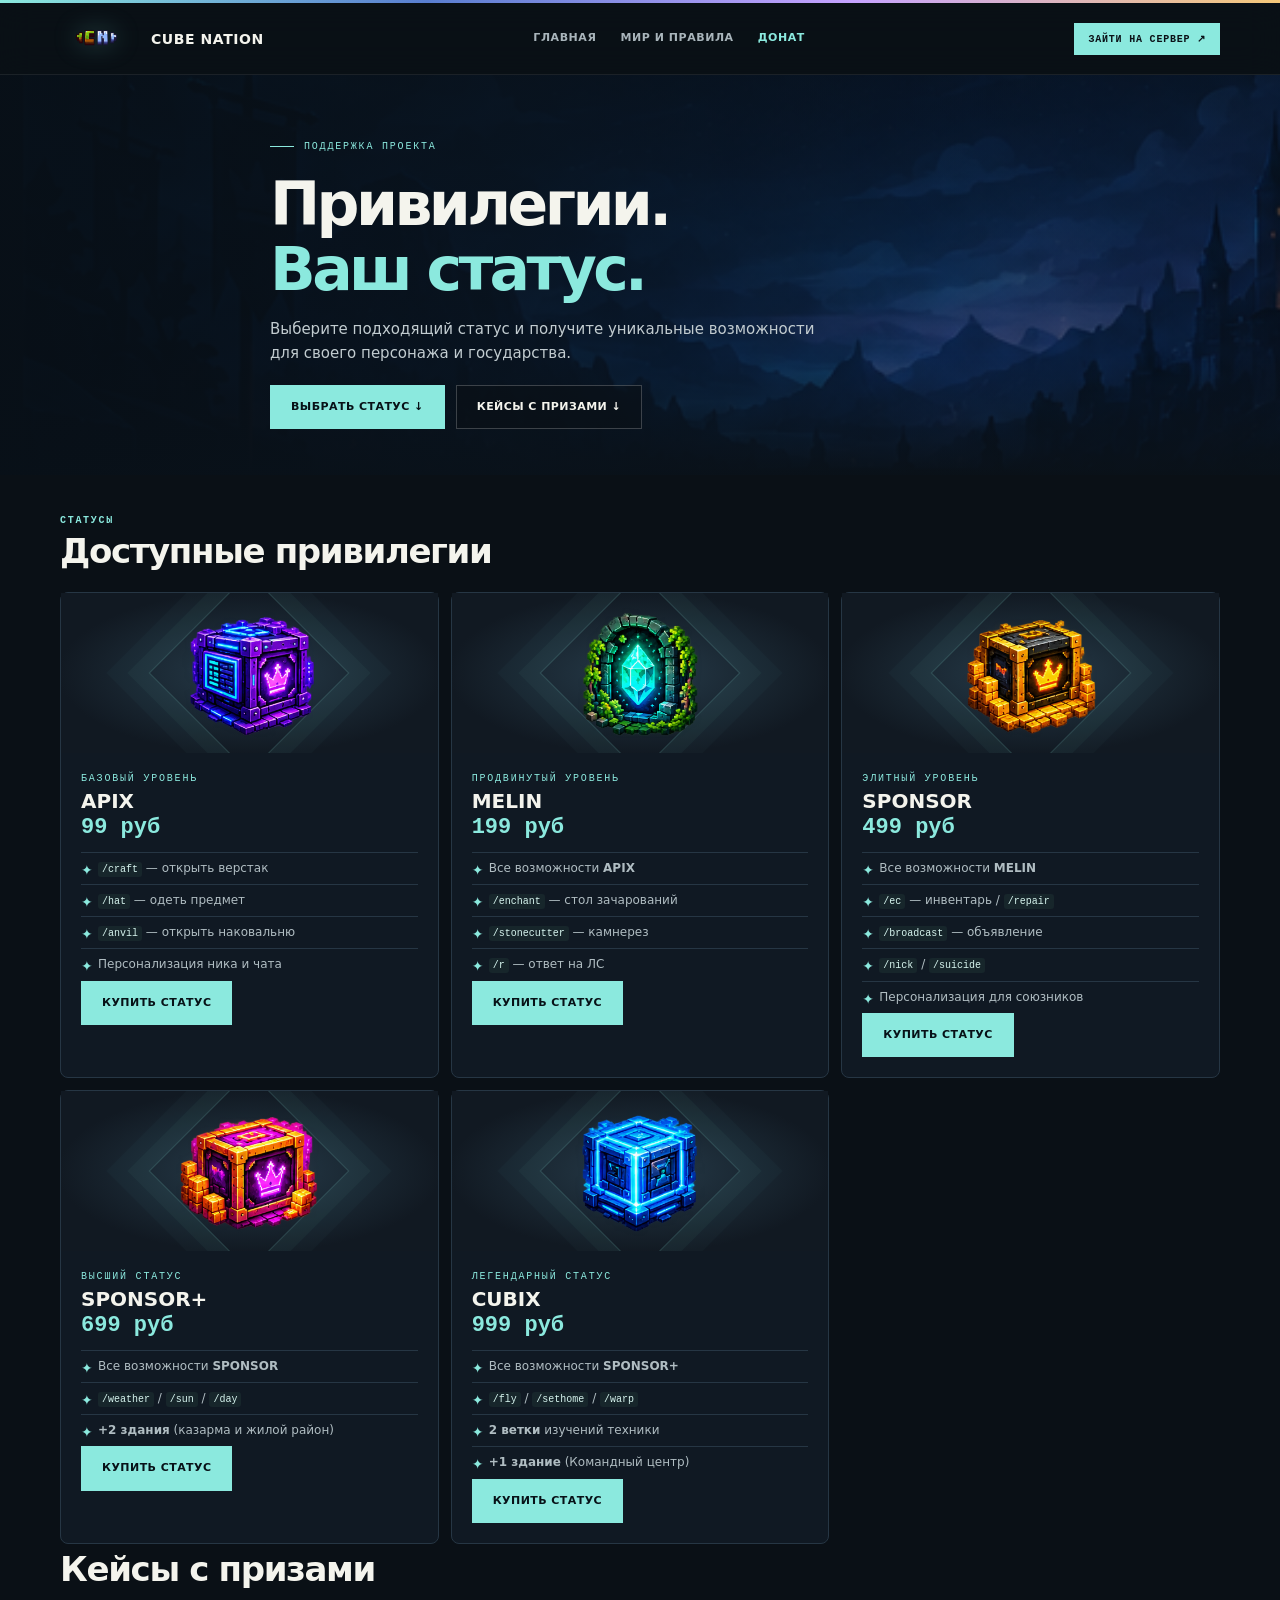
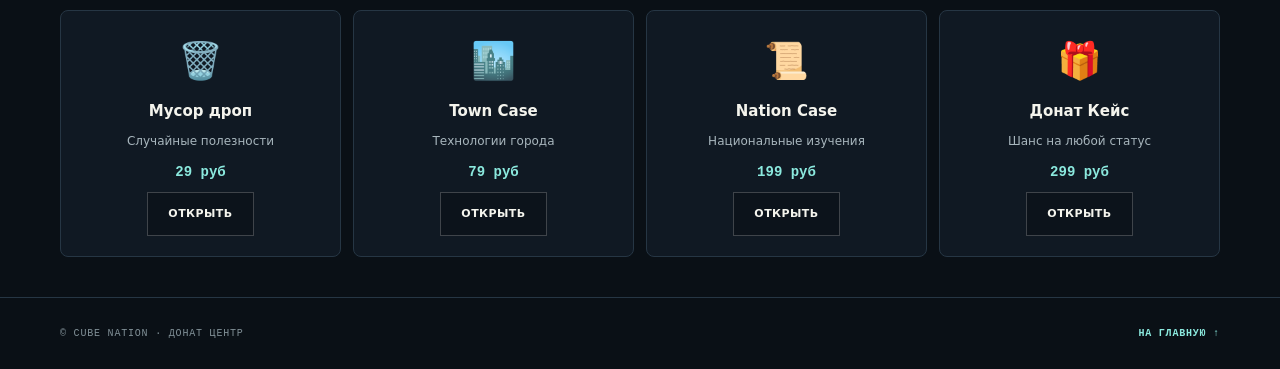
==== donate.html @ 907c22b5 "Add files via upload" ====
<!DOCTYPE html>
<html lang="ru">
<head>
    <meta charset="UTF-8">
    <meta name="viewport" content="width=device-width, initial-scale=1.0">
    <title>Донат — Cube Nation</title>
    <link rel="stylesheet" href="site.css">
</head>
<body class="donate-page">
    <div class="topline"></div>
    <header class="header">
        <div class="wrap nav">
            <a class="brand" href="index.html">
                <img class="brand-mark" src="assets/logo_gold.png" alt="">
                <span>CUBE NATION</span>
            </a>
            <nav class="navlinks">
                <a href="index.html">Главная</a>
                <a href="world.html">Мир и правила</a>
                <a class="current" href="donate.html">Донат</a>
            </nav>
            <a class="nav-cta" href="#">Зайти на сервер ↗</a>
        </div>
    </header>

    <section class="hero">
        <div class="hero-bg">
            <img src="assets/05_Background.png" alt="Background">
        </div>
        <div class="wrap hero-content">
            <div class="eyebrow">Поддержка проекта</div>
            <h1>Привилегии.<br><em>Ваш статус.</em></h1>
            <p>Выберите подходящий статус и получите уникальные возможности для своего персонажа и государства.</p>
            <div class="actions">
                <a class="btn primary" href="#tiers">Выбрать статус ↓</a>
                <a class="btn" href="#cases">Кейсы с призами ↓</a>
            </div>
        </div>
    </section>

    <section class="section" id="tiers">
        <div class="wrap">
            <div class="section-head">
                <div>
                    <div class="section-kicker">Статусы</div>
                    <h2>Доступные привилегии</h2>
                </div>
            </div>

            <div class="tiers">
                <div class="tier">
                    <div class="don-art">
                        <div class="don-index"></div>
                        <img src="assets/top_apix.png" alt="APIX">
                        <div class="don-art-title"></div>
                    </div>
                    <div class="don-info">
                        <div class="overline">Базовый уровень</div>
                        <h3>APIX</h3>
                        <div class="price">99 руб</div>
                        <ul>
                            <li><code>/craft</code> — открыть верстак</li>
                            <li><code>/hat</code> — одеть предмет</li>
                            <li><code>/anvil</code> — открыть наковальню</li>
                            <li>Персонализация ника и чата</li>
                        </ul>
                                <a class="btn primary pay-trigger" href="https://donatepay.ru/don/1540397" target="_blank" rel="noopener noreferrer">Купить статус</a>
                    </div>
                </div>

                <div class="tier">
                    <div class="don-art">
                        <div class="don-index"></div>
                        <img src="assets/top_melin.png" alt="MELIN">
                        <div class="don-art-title"></div>
                    </div>
                    <div class="don-info">
                        <div class="overline">Продвинутый уровень</div>
                        <h3>MELIN</h3>
                        <div class="price">199 руб</div>
                        <ul>
                            <li>Все возможности <b>APIX</b></li>
                            <li><code>/enchant</code> — стол зачарований</li>
                            <li><code>/stonecutter</code> — камнерез</li>
                            <li><code>/r</code> — ответ на ЛС</li>
                        </ul>
                                <a class="btn primary pay-trigger" href="https://donatepay.ru/don/1540397" target="_blank" rel="noopener noreferrer">Купить статус</a>
                    </div>
                </div>

                <div class="tier">
                    <div class="don-art">
                        <div class="don-index"></div>
                        <img src="assets/top_sponsor.png" alt="SPONSOR">
                        <div class="don-art-title"></div>
                    </div>
                    <div class="don-info">
                        <div class="overline">Элитный уровень</div>
                        <h3>SPONSOR</h3>
                        <div class="price">499 руб</div>
                        <ul>
                            <li>Все возможности <b>MELIN</b></li>
                            <li><code>/ec</code> — инвентарь / <code>/repair</code></li>
                            <li><code>/broadcast</code> — объявление</li>
                            <li><code>/nick</code> / <code>/suicide</code></li>
                            <li>Персонализация для союзников</li>
                        </ul>
                                <a class="btn primary pay-trigger" href="https://donatepay.ru/don/1540397" target="_blank" rel="noopener noreferrer">Купить статус</a>
                    </div>
                </div>

                <div class="tier">
                    <div class="don-art">
                        <div class="don-index"></div>
                        <img src="assets/top_sponsor_plus.png" alt="SPONSOR+">
                        <div class="don-art-title"></div>
                    </div>
                    <div class="don-info">
                        <div class="overline">Высший статус</div>
                        <h3>SPONSOR+</h3>
                        <div class="price">699 руб</div>
                        <ul>
                            <li>Все возможности <b>SPONSOR</b></li>
                            <li><code>/weather</code> / <code>/sun</code> / <code>/day</code></li>
                            <li><b>+2 здания</b> (казарма и жилой район)</li>
                        </ul>
                                <a class="btn primary pay-trigger" href="https://donatepay.ru/don/1540397" target="_blank" rel="noopener noreferrer">Купить статус</a>
                    </div>
                </div>

                <div class="tier">
                    <div class="don-art">
                        <div class="don-index"></div>
                        <img src="assets/top_cubix.png" alt="CUBIX">
                        <div class="don-art-title"></div>
                    </div>
                    <div class="don-info">
                        <div class="overline">Легендарный статус</div>
                        <h3>CUBIX</h3>
                        <div class="price">999 руб</div>
                        <ul>
                            <li>Все возможности <b>SPONSOR+</b></li>
                            <li><code>/fly</code> / <code>/sethome</code> / <code>/warp</code></li>
                            <li><b>2 ветки</b> изучений техники</li>
                            <li><b>+1 здание</b> (Командный центр)</li>
                        </ul>
                                <a class="btn primary pay-trigger" href="https://donatepay.ru/don/1540397" target="_blank" rel="noopener noreferrer">Купить статус</a>
                    </div>
                </div>
            </div>
        </div>

        <div class="wrap">
            <div class="section-head">
                <div id="cases">
                    <h2>Кейсы с призами</h2>
                </div>
            </div>
            <div class="case-grid">
                <div class="case-card">
                    <div class="emoji">🗑️</div>
                    <h3>Мусор дроп</h3>
                    <p>Случайные полезности</p>
                    <div class="case-price">29 руб</div>
                    <a class="btn pay-trigger" href="https://donatepay.ru/don/1540397" target="_blank" rel="noopener noreferrer">Открыть</a>
                </div>
                <div class="case-card">
                    <div class="emoji">🏙️</div>
                    <h3>Town Case</h3>
                    <p>Технологии города</p>
                    <div class="case-price">79 руб</div>
                    <a class="btn pay-trigger" href="https://donatepay.ru/don/1540397" target="_blank" rel="noopener noreferrer">Открыть</a>
                </div>
                <div class="case-card">
                    <div class="emoji">📜</div>
                    <h3>Nation Case</h3>
                    <p>Национальные изучения</p>
                    <div class="case-price">199 руб</div>
                    <a class="btn pay-trigger" href="https://donatepay.ru/don/1540397" target="_blank" rel="noopener noreferrer">Открыть</a>
                </div>
                <div class="case-card">
                    <div class="emoji">🎁</div>
                    <h3>Донат Кейс</h3>
                    <p>Шанс на любой статус</p>
                    <div class="case-price">299 руб</div>
                    <a class="btn pay-trigger" href="https://donatepay.ru/don/1540397" target="_blank" rel="noopener noreferrer">Открыть</a>
                </div>
            </div>
        </div>
    </section>

    <footer class="footer">
        <div class="wrap">
            <span>© CUBE NATION · ДОНАТ ЦЕНТР</span>
            <a href="index.html">НА ГЛАВНУЮ ↑</a>
        </div>
    </footer>
</body>
</html>
---- site.css ----
:root {
  --bg: #0a1016;
  --surface: #101923;
  --surface2: #15212b;
  --line: #263644;
  --ink: #f4f4ed;
  --muted: #a8b6bd;
  --cyan: #8be9de;
  --lime: #c5f17b;
  --gold: #f5c879;
  --violet: #c6a3ff;
  --green-main: #8be9de;
  --green-dark: #6aa8a2;
  --font-main: 'Manrope', system-ui, -apple-system, sans-serif;
  --font-display: 'Unbounded', system-ui, sans-serif;
  --font-mono: 'DM Mono', monospace;
}

* {
  box-sizing: border-box
}

html {
  scroll-behavior: smooth;
  scroll-padding-top: 86px
}

body {
  margin: 0;
  background: var(--bg);
  color: var(--ink);
  font-family: var(--font-main);
  line-height: 1.65;
  -webkit-font-smoothing: antialiased;
  -moz-osx-font-smoothing: grayscale;
}

a {
  color: inherit;
  text-decoration: none
}

img {
  display: block;
  max-width: 100%
}

button {
  font: inherit
}

.wrap {
  width: min(1160px,calc(100% - 44px));
  margin: auto
}

.topline {
  height: 3px;
  background: linear-gradient(90deg,var(--cyan),#597ed0,var(--violet),var(--gold))
}

.header {
  position: sticky;
  top: 0;
  z-index: 30;
  height: 72px;
  background: #0a1016eF;
  border-bottom: 1px solid #ffffff13;
  backdrop-filter: blur(16px)
}

.nav {
  height: 100%;
  display: flex;
  align-items: center;
  justify-content: space-between;
  gap: 24px
}

.brand {
  display: flex;
  gap: 11px;
  align-items: center;
  font: 600 14px var(--font-display);
  letter-spacing: .04em;
  text-transform: uppercase;
}

.brand-mark {
  width: 80px;
  height: 80px;
  object-fit: contain;
  filter: drop-shadow(0 0 12px #81e6dd44)
}

.navlinks {
  display: flex;
  gap: 24px;
  align-items: center;
  color: #a9b5bb;
  font-size: 11px;
  font-weight: 800;
  font-family: var(--font-display);
}

.navlinks a {
  transition: color .2s;
  text-transform: uppercase;
  letter-spacing: .05em;
}

.navlinks a:hover,.navlinks .current {
  color: var(--cyan)
}

.nav-cta {
  font: 10px var(--font-mono);
  letter-spacing: .08em;
  text-transform: uppercase;
  color: var(--bg);
  background: var(--cyan);
  padding: 10px 14px;
  transition: transform .2s,box-shadow .2s;
  font-weight: 800;
}

.nav-cta:hover {
  transform: translateY(-2px);
  box-shadow: 0 7px 24px #8be9de3b
}

.hero {
  min-height: 400px;
  position: relative;
  isolation: isolate;
  display: flex;
  align-items: center;
  overflow: hidden;
  background: #101a26
}

.hero-bg {
  position: absolute;
  inset: 0;
  z-index: -2
}

.hero-bg img {
  width: 100%;
  height: 100%;
  object-fit: cover;
  animation: slowzoom 24s ease-in-out infinite alternate
}

.hero-bg:after {
  content: "";
  position: absolute;
  inset: 0;
  background: linear-gradient(90deg,#081018ed 0%,#09121bd9 40%,#09121b70 74%,#09121b8c),linear-gradient(0deg,#0a1016 0%,transparent 30%,#08101833 100%)
}

.hero-content {
  position: relative;
  z-index: 1;
  max-width: 740px;
  padding: 60px 0 40px
}

.eyebrow,.overline {
  display: flex;
  gap: 10px;
  align-items: center;
  color: var(--cyan);
  font: 10px var(--font-mono);
  letter-spacing: .18em;
  text-transform: uppercase;
  font-weight: 500;
}

.eyebrow:before {
  content: "";
  width: 24px;
  height: 1px;
  background: currentColor
}

.hero h1 {
  font: clamp(30px,5vw,60px)/1.08 var(--font-display);
  letter-spacing: -.06em;
  margin: 20px 0 15px;
  max-width: 800px;
  font-weight: 700;
}

.hero h1 em {
  font-style: normal;
  color: var(--cyan);
  font-weight: 600;
}

.hero p {
  max-width: 570px;
  font-size: 15px;
  color: #c2ccd0;
  line-height: 1.6;
  font-weight: 400;
}

.actions {
  display: flex;
  gap: 11px;
  flex-wrap: wrap;
  margin-top: 20px
}

.btn {
  display: inline-flex;
  align-items: center;
  justify-content: center;
  gap: 10px;
  padding: 12px 20px;
  border: 1px solid #ffffff35;
  color: var(--ink);
  background: #0a10168a;
  font-size: 11px;
  font-weight: 800;
  font-family: var(--font-display);
  letter-spacing: .04em;
  cursor: pointer;
  transition: all .25s;
  text-transform: uppercase;
}

.btn:hover {
  border-color: var(--cyan);
  transform: translateY(-2px)
}

.btn.primary {
  background: var(--cyan);
  border-color: var(--cyan);
  color: #071117
}

.btn.primary:hover {
  box-shadow: 0 8px 28px #8be9de40
}

.hero-meta {
  display: flex;
  gap: 20px;
  flex-wrap: wrap;
  margin-top: 30px
}

.meta {
  border-left: 1px solid #ffffff30;
  padding-left: 12px
}

.meta small {
  display: block;
  color: #a9bbc0;
  font: 9px var(--font-mono);
  letter-spacing: .12em;
  text-transform: uppercase;
  font-weight: 500;
}

.meta b {
  display: block;
  font-size: 11px;
  margin-top: 3px;
  font-weight: 700;
}

.ticker {
  border-block: 1px solid var(--line);
  background: #0e171f
}

.ticker .wrap {
  display: flex;
  justify-content: space-between;
  gap: 18px;
  flex-wrap: wrap;
  padding: 13px 0;
  color: #aab8bd;
  font: 9px var(--font-mono);
  letter-spacing: .12em;
  text-transform: uppercase;
}

.ticker strong {
  color: var(--cyan);
  font-weight: 600
}

.section {
  padding: 40px 0
}

.section.alt {
  background: #0d151d;
  border-block: 1px solid #ffffff0c
}

.section-head {
  display: flex;
  align-items: flex-end;
  justify-content: space-between;
  gap: 18px;
  margin-bottom: 20px
}

.section-kicker {
  color: var(--cyan);
  font: 10px var(--font-mono);
  letter-spacing: .17em;
  text-transform: uppercase;
  font-weight: 600;
}

.section h2 {
  font: clamp(22px,3vw,34px)/1.2 var(--font-display);
  letter-spacing: -.04em;
  margin: 5px 0 0;
  font-weight: 700;
}

.feature-grid {
  display: grid;
  grid-template-columns: repeat(3,1fr);
  gap: 14px
}

.feature {
  padding: 23px;
  border: 1px solid var(--line);
  background: linear-gradient(145deg,#121d26,#0e161e);
  transition: transform .25s,border-color .25s;
  border-radius: 8px;
}

.feature:hover {
  transform: translateY(-4px);
  border-color: var(--cyan)
}

.feature img {
  height: 48px;
  width: 48px;
  object-fit: contain;
  margin-bottom: 15px
}

.feature h3 {
  font: 15px var(--font-display);
  margin: 0 0 6px;
  font-weight: 700;
}

.feature p {
  font-size: 12px;
  color: var(--muted);
  margin: 0;
  font-weight: 400;
}

.tiers {
  display: grid;
  grid-template-columns: repeat(3,1fr);
  gap: 12px;
  align-items: stretch
}

.tier {
  border: 1px solid var(--line);
  background: var(--surface);
  transition: transform .35s cubic-bezier(.2,.75,.2,1),border-color .35s,box-shadow .35s;
  border-radius: 8px;
}

.tier:hover {
  transform: translateY(-8px);
  border-color: var(--cyan);
  box-shadow: 0 18px 44px #0007
}

.tier .don-art {
  
  height: 160px;
  background: radial-gradient(ellipse,#263b49,#111922 72%);
  position: relative;
  display: grid;
  place-items: center;
  overflow: hidden;
  z-index: 1;
}

.tier .don-art:before {
  content: "";
  position: absolute;
  width: 140px;
  height: 140px;
  border: 1px solid #8be9de33;
  transform: rotate(45deg);
  box-shadow: 0 0 0 15px #8be9de09, 0 0 0 30px #8be9de06;
  animation: orbit 20s linear infinite;
  pointer-events: none;
  z-index: -1;
}

.tier .don-art img {
  width: auto;
  height: 130px;
  object-fit: contain;
  animation: donateFloat 5s ease-in-out infinite;
  z-index: 2;
}

.tier .don-info {
  padding: 20px;
}

.tier .don-info h3 {
  font: 20px var(--font-display);
  margin: 5px 0 2px;
  font-weight: 700;
}

.tier .price {
  font: 22px var(--font-mono);
  color: var(--cyan);
  margin: 2px 0 12px;
  font-weight: 600;
}

.tier ul {
  list-style: none;
  padding: 0;
  margin: 0
}

.tier li {
  position: relative;
  padding: 6px 0 6px 17px;
  border-top: 1px solid var(--line);
  font-size: 12px;
  line-height: 1.6;
  color: #b0bdc2;
  font-weight: 400;
}

.tier li:before {
  content: "✦";
  position: absolute;
  left: 0;
  color: var(--cyan);
  font-size: 14px;
}

.tier code {
  font: 10px var(--font-mono);
  color: #d7f5ef;
  background: #17262b;
  padding: 2px 4px;
  border-radius: 3px;
}

.case-grid {
  display: grid;
  grid-template-columns: repeat(4,1fr);
  gap: 12px
}

.case-card {
  padding: 20px;
  background: var(--surface);
  border: 1px solid var(--line);
  text-align: center;
  transition: transform .3s,border-color .3s,background .3s;
  border-radius: 8px;
}

.case-card:hover {
  transform: translateY(-5px);
  border-color: var(--cyan);
  background: #14212a
}

.case-card .emoji {
  font-size: 36px;
  display: block;
  margin-bottom: 12px;
}

.case-card h3 {
  font: 15px var(--font-display);
  margin: 5px 0;
  font-weight: 700;
}

.case-card p {
  font-size: 12px;
  color: var(--muted);
  margin-bottom: 12px;
}

.case-price {
  font: 14px var(--font-mono);
  color: var(--cyan);
  margin-bottom: 12px;
  display: block;
  font-weight: 600;
}

.footer {
  border-top: 1px solid var(--line);
  padding: 30px 0;
  color: #829198;
  font: 10px var(--font-mono);
  letter-spacing: .08em;
}

.footer .wrap {
  display: flex;
  justify-content: space-between;
  gap: 15px;
  flex-wrap: wrap
}

.footer a {
  color: var(--cyan);
  font-weight: 700;
}

@keyframes slowzoom {
  from { transform: scale(1) }
  to { transform: scale(1.07) }
}

@keyframes donateFloat {
  0%,100% { transform: translateY(0) rotate(-1deg) }
  50% { transform: translateY(-9px) rotate(1deg) }
}

@keyframes orbit {
  to { transform: rotate(405deg) }
}

@media(max-width:850px) {
  .tiers, .feature-grid {
    grid-template-columns: repeat(2,1fr)
  }
  .case-grid {
    grid-template-columns: repeat(2,1fr)
  }
}

@media(max-width:580px) {
  .tiers, .feature-grid, .case-grid {
    grid-template-columns: 1fr
  }
}


.world-page .notice {
  background: linear-gradient(90deg, #15212b, #0a1016);
  margin-top: 40px;
  border-left: 4px solid var(--cyan);
  padding: 30px;
  margin-bottom: 20px;
  font-size: 14px;
  color: #c2ccd0;
  border-radius: 0 8px 8px 0;
}

.world-page .rules-grid {
  display: grid;
  gap: 0px;
  margin-bottom: 10px;
}

.world-page .rule {
  background: var(--surface);
  border: 1px solid var(--line);
  border-radius: 8px;
  transition: border-color .2s;
  margin-bottom: 20px;
}

.world-page .rule:hover {
  border-color: var(--cyan);
}

.world-page .rule summary {
  padding: 15px 20px;
  font: 14px var(--font-display);
  cursor: pointer;
  font-weight: 600;
  user-select: none;
  outline: none;
  list-style: none;
  display: flex;
  align-items: center;
}

.world-page .rule summary::-webkit-details-marker {
  display: none;
}

.world-page .rule summary:before {
  content: '▶';
  display: inline-block;
  margin-right: 10px;
  font-size: 10px;
  transition: transform .2s;
  color: var(--cyan);
}

.world-page .rule[open] summary:before {
  transform: rotate(90deg);
}

.world-page .rule-body {
  padding: 0 20px 20px;
  font-size: 13px;
  color: #a8b6bd;
  border-top: 1px solid var(--line);
  padding-top: 15px;
}

.world-page .rule-body ul, .world-page .rule-body ol {
  padding-left: 25px;
  margin: 0;
}

.world-page .rule-body li {
  margin-bottom: 8px;
}

.world-page .cards {
  display: grid;
  grid-template-columns: repeat(auto-fit, minmax(280px, 1fr));
  gap: 16px;
  margin-top: 20px;
}

.world-page .card {
  background: var(--surface);
  border: 1px solid var(--line);
  padding: 25px;
  border-radius: 8px;
  transition: transform .2s, border-color .2s;
}

.world-page .card:hover {
  transform: translateY(-5px);
  border-color: var(--cyan);
}

.world-page .card .icon {
  font-size: 32px;
  margin-bottom: 15px;
  display: block;
}

.world-page .card h3 {
  font: 16px var(--font-main);
  margin: 0 0 10px;
  font-weight: 700;
}

.world-page .card p {
  font-size: 13px;
  color: var(--muted);
  line-height: 1.5;
  margin: 0;
}

.world-page .spirit-search-tools {
  display: flex;
  align-items: center;
  gap: 15px;
  margin-bottom: 30px;
}

.world-page .spirit-search-box {
  position: relative;
  display: flex;
  align-items: center;
  background: var(--surface);
  border: 1px solid var(--line);
  border-radius: 30px;
  padding: 0 15px;
  width: 100%;
  max-width: 400px;
  transition: border-color .2s;
}

.world-page .spirit-search-box:focus-within {
  border-color: var(--cyan);
}

.world-page .spirit-search-box span {
  color: var(--muted);
  margin-right: 10px;
  font-size: 14px;
}

.world-page .search {
  background: none;
  border: none;
  color: var(--ink);
  padding: 10px 0;
  width: 100%;
  font-family: var(--font-main);
  font-size: 14px;
  outline: none;
}

.world-page .spirit-count {
  font: 11px var(--font-mono);
  color: var(--muted);
  text-transform: uppercase;
}

.world-page .spirits {
  display: grid;
  grid-template-columns: repeat(auto-fill, minmax(300px, 1fr));
  gap: 16px;
}

.world-page .spirit {
  background: var(--surface);
  border: 1px solid var(--line);
  padding: 20px;
  border-radius: 8px;
  transition: border-color .2s;
}

.world-page .spirit:hover {
  border-color: var(--cyan);
}

.world-page .spirit-top {
  display: flex;
  justify-content: space-between;
  align-items: center;
  margin-bottom: 10px;
}

.world-page .spirit-top h3 {
  font: 15px var(--font-display);
  margin: 0;
  font-weight: 700;
}

.world-page .spirit-top .country {
  font: 10px var(--font-mono);
  background: var(--line);
  padding: 2px 6px;
  border-radius: 4px;
  color: var(--cyan);
  text-transform: uppercase;
}

.world-page .spirit p {
  font-size: 13px;
  color: #a8b6bd;
  line-height: 1.5;
  margin: 0;
  font-family: var(--font-main);
  font-weight: 400;
}

.world-page .server-box {
  background: linear-gradient(145deg, #121d26, #0e161e);
  border: 2px solid var(--line);
  padding: 30px;
  border-radius: 16px;
  display: flex;
  align-items: center;
  justify-content: space-between;
  gap: 20px;
  margin-bottom: 30px;
  transition: border-color .3s;
}

.world-page .server-box:hover {
  border-color: var(--cyan);
}

.world-page .server-ip {
  font: 24px var(--font-mono);
  font-weight: 700;
  color: var(--cyan);
  margin-bottom: 5px;
}

.world-page .server-sub {
  font-size: 12px;
  color: var(--muted);
  text-transform: uppercase;
  letter-spacing: .05em;
}

.world-page .server-box .copy {
  background: var(--cyan);
  color: #071117;
  border: none;
  padding: 12px 24px;
  border-radius: 8px;
  font: 12px var(--font-display);
  font-weight: 800;
  cursor: pointer;
  transition: transform .2s, box-shadow .2s;
}

.world-page .server-box .copy:hover {
  transform: translateY(-2px);
  box-shadow: 0 5px 15px #8be9de44;
}

.world-page .link-row {
  display: flex;
  gap: 12px;
  justify-content: center;
}

.world-page .spirit-empty {
  grid-column: 1 / -1;
  text-align: center;
  padding: 40px;
  color: var(--muted);
  font-style: italic;
}
.don-art-title{
font-family: var(--font-main);
}
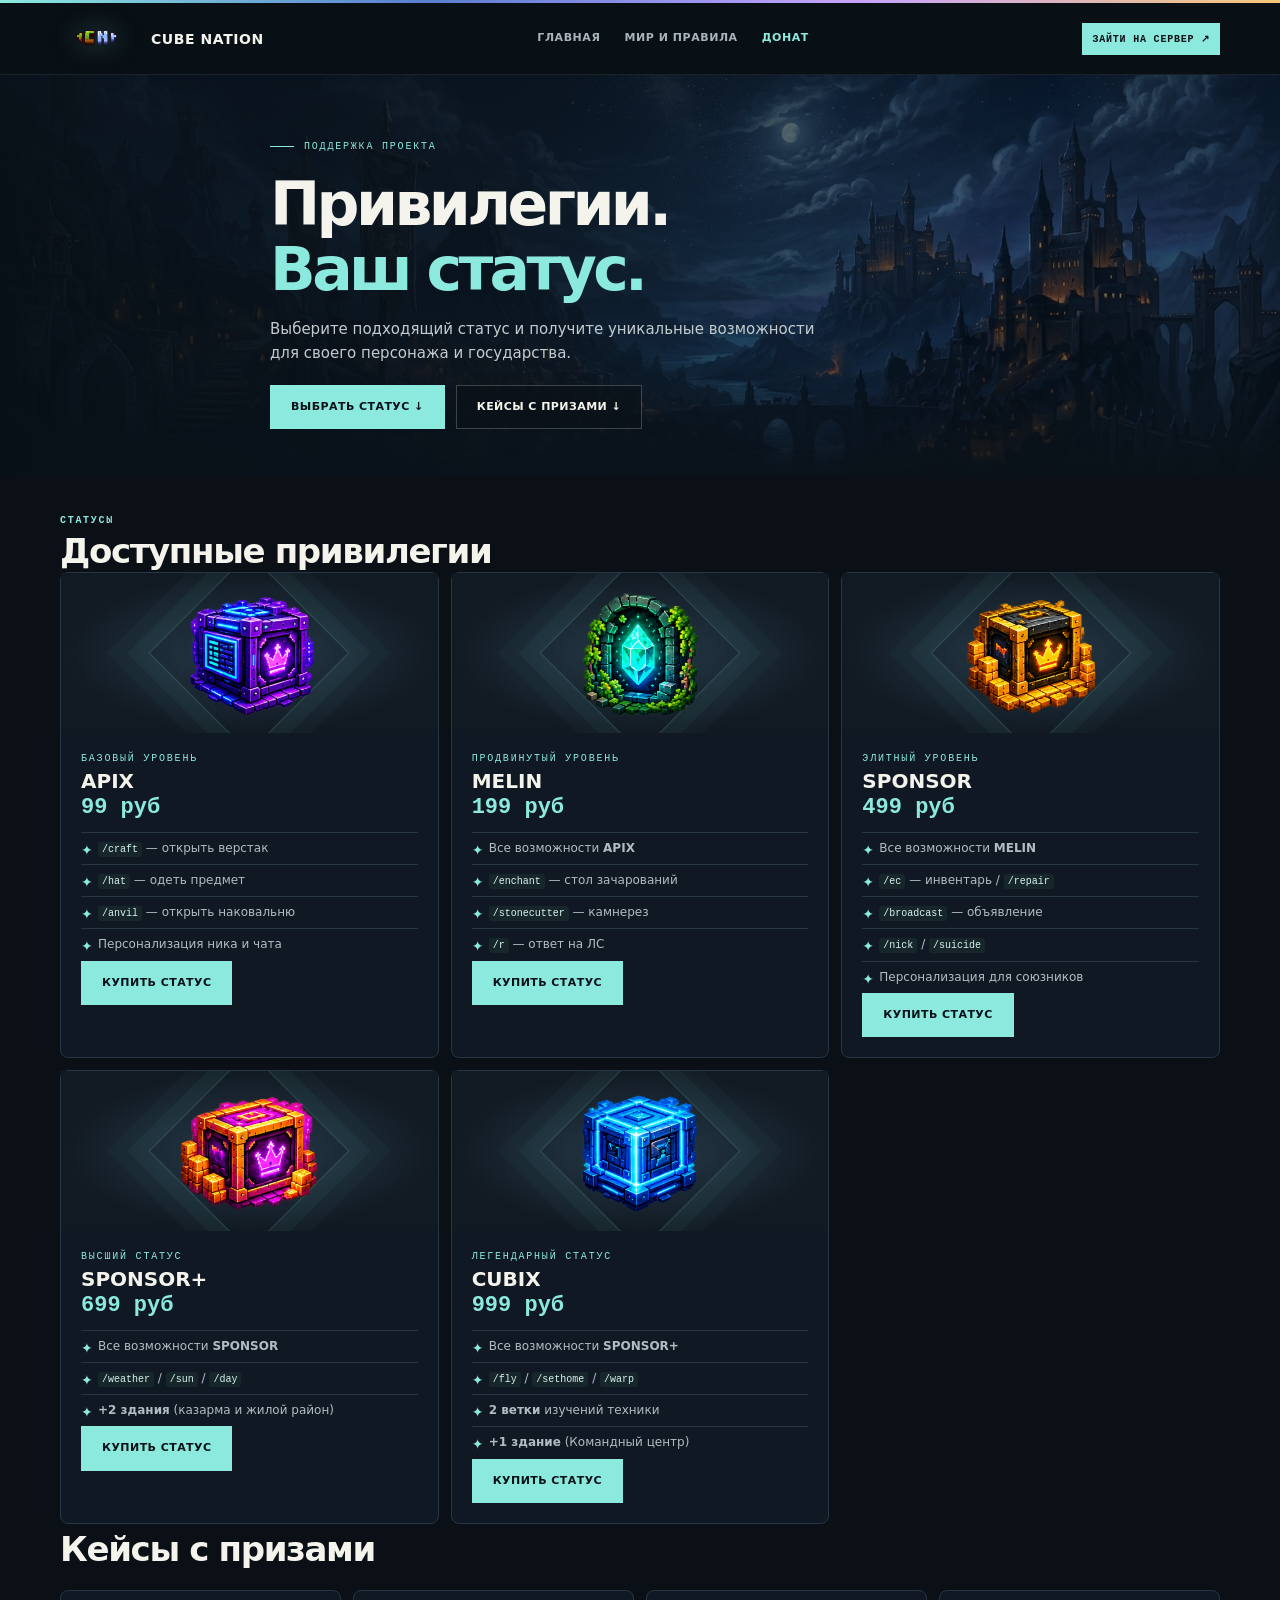
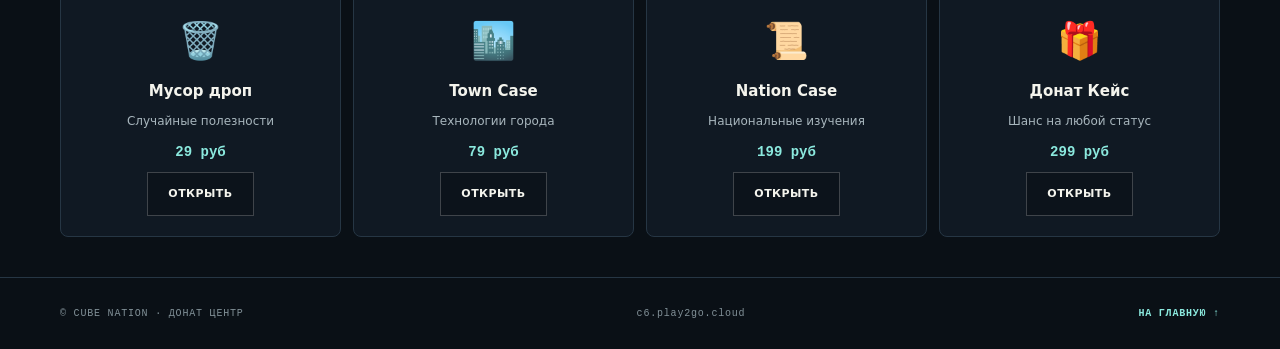
==== commit cc3a0036: "Add files via upload" ====
--- a/donate.html
+++ b/donate.html
@@ -19,7 +19,8 @@
                 <a href="world.html">Мир и правила</a>
                 <a class="current" href="donate.html">Донат</a>
             </nav>
-            <a class="nav-cta" href="#">Зайти на сервер ↗</a>
+            <a style="padding-top: 10px;" class="nav-cta" href="index.html#start">Зайти на сервер ↗</a>
+
         </div>
     </header>
 
@@ -40,7 +41,7 @@
 
     <section class="section" id="tiers">
         <div class="wrap">
-            <div class="section-head">
+            <div class="fkng-section-head">
                 <div>
                     <div class="section-kicker">Статусы</div>
                     <h2>Доступные привилегии</h2>
@@ -64,7 +65,7 @@
                             <li><code>/anvil</code> — открыть наковальню</li>
                             <li>Персонализация ника и чата</li>
                         </ul>
-                                <a class="btn primary pay-trigger" href="https://donatepay.ru/don/1540397" target="_blank" rel="noopener noreferrer">Купить статус</a>
+                        <a class="btn primary pay-trigger">Купить статус</a>
                     </div>
                 </div>
 
@@ -84,7 +85,7 @@
                             <li><code>/stonecutter</code> — камнерез</li>
                             <li><code>/r</code> — ответ на ЛС</li>
                         </ul>
-                                <a class="btn primary pay-trigger" href="https://donatepay.ru/don/1540397" target="_blank" rel="noopener noreferrer">Купить статус</a>
+                        <a class="btn primary pay-trigger">Купить статус</a>
                     </div>
                 </div>
 
@@ -105,7 +106,7 @@
                             <li><code>/nick</code> / <code>/suicide</code></li>
                             <li>Персонализация для союзников</li>
                         </ul>
-                                <a class="btn primary pay-trigger" href="https://donatepay.ru/don/1540397" target="_blank" rel="noopener noreferrer">Купить статус</a>
+                        <a class="btn primary pay-trigger">Купить статус</a>
                     </div>
                 </div>
 
@@ -124,7 +125,7 @@
                             <li><code>/weather</code> / <code>/sun</code> / <code>/day</code></li>
                             <li><b>+2 здания</b> (казарма и жилой район)</li>
                         </ul>
-                                <a class="btn primary pay-trigger" href="https://donatepay.ru/don/1540397" target="_blank" rel="noopener noreferrer">Купить статус</a>
+                        <a class="btn primary pay-trigger">Купить статус</a>
                     </div>
                 </div>
 
@@ -144,7 +145,7 @@
                             <li><b>2 ветки</b> изучений техники</li>
                             <li><b>+1 здание</b> (Командный центр)</li>
                         </ul>
-                                <a class="btn primary pay-trigger" href="https://donatepay.ru/don/1540397" target="_blank" rel="noopener noreferrer">Купить статус</a>
+                        <a class="btn primary pay-trigger">Купить статус</a>
                     </div>
                 </div>
             </div>
@@ -162,38 +163,39 @@
                     <h3>Мусор дроп</h3>
                     <p>Случайные полезности</p>
                     <div class="case-price">29 руб</div>
-                    <a class="btn pay-trigger" href="https://donatepay.ru/don/1540397" target="_blank" rel="noopener noreferrer">Открыть</a>
+                    <a class="btn pay-trigger">Открыть</a>
                 </div>
                 <div class="case-card">
                     <div class="emoji">🏙️</div>
                     <h3>Town Case</h3>
                     <p>Технологии города</p>
                     <div class="case-price">79 руб</div>
-                    <a class="btn pay-trigger" href="https://donatepay.ru/don/1540397" target="_blank" rel="noopener noreferrer">Открыть</a>
+                    <a class="btn pay-trigger">Открыть</a>
                 </div>
                 <div class="case-card">
                     <div class="emoji">📜</div>
                     <h3>Nation Case</h3>
                     <p>Национальные изучения</p>
                     <div class="case-price">199 руб</div>
-                    <a class="btn pay-trigger" href="https://donatepay.ru/don/1540397" target="_blank" rel="noopener noreferrer">Открыть</a>
+                    <a class="btn pay-trigger">Открыть</a>
                 </div>
                 <div class="case-card">
                     <div class="emoji">🎁</div>
                     <h3>Донат Кейс</h3>
                     <p>Шанс на любой статус</p>
                     <div class="case-price">299 руб</div>
-                    <a class="btn pay-trigger" href="https://donatepay.ru/don/1540397" target="_blank" rel="noopener noreferrer">Открыть</a>
+                    <a class="btn pay-trigger">Открыть</a>
                 </div>
             </div>
         </div>
     </section>
-
     <footer class="footer">
         <div class="wrap">
             <span>© CUBE NATION · ДОНАТ ЦЕНТР</span>
+            <div class="server-ip">c6.play2go.cloud</div>
             <a href="index.html">НА ГЛАВНУЮ ↑</a>
         </div>
     </footer>
+    <script src="site.js"></script>
 </body>
 </html>
--- a/site.css
+++ b/site.css
@@ -119,7 +119,7 @@
   text-transform: uppercase;
   color: var(--bg);
   background: var(--cyan);
-  padding: 10px 14px;
+  padding: 10px 10px;
   transition: transform .2s,box-shadow .2s;
   font-weight: 800;
 }
@@ -148,7 +148,7 @@
 .hero-bg img {
   width: 100%;
   height: 100%;
-  object-fit: cover;
+  object-fit:cover;
   animation: slowzoom 24s ease-in-out infinite alternate
 }
 
@@ -792,6 +792,13 @@
   border-color: var(--cyan);
 }
 
+.home-page .server-ip {
+  font: 24px var(--font-mono);
+  font-weight: 700;
+  color: var(--cyan);
+  margin-bottom: 5px;
+}
+
 .world-page .server-ip {
   font: 24px var(--font-mono);
   font-weight: 700;
@@ -804,6 +811,18 @@
   color: var(--muted);
   text-transform: uppercase;
   letter-spacing: .05em;
+}
+
+.copy {
+  background: var(--cyan);
+  color: #071117;
+  border: none;
+  padding: 12px 24px;
+  border-radius: 8px;
+  font: 12px var(--font-display);
+  font-weight: 800;
+  cursor: pointer;
+  transition: transform .2s, box-shadow .2s;
 }
 
 .world-page .server-box .copy {
